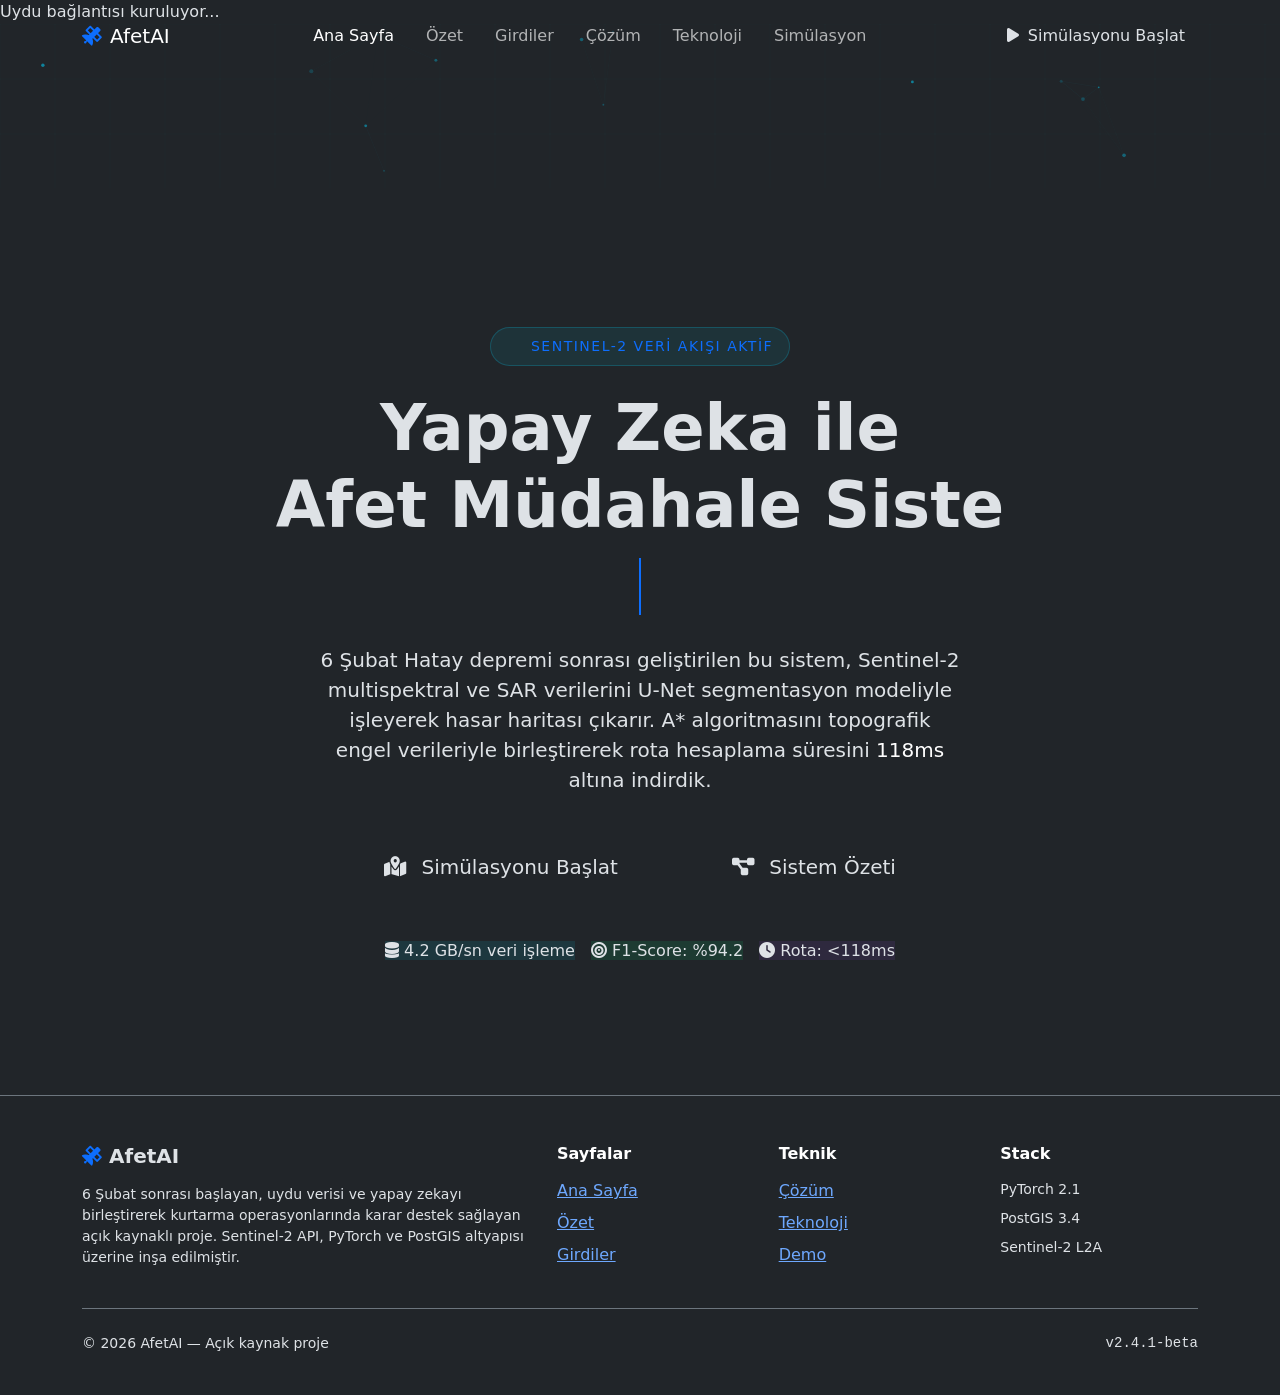
==== index.html @ 443b9478 "Add files via upload" ====
<!DOCTYPE html>
<html lang="tr" data-bs-theme="dark">
<head>
    <meta charset="UTF-8">
    <meta name="viewport" content="width=device-width, initial-scale=1.0">
    <meta name="description" content="AfetAI — A* algoritmasını topografik veriler ve anlık engel haritalarıyla hibrit hale getirerek rota hesaplama süresini 118ms altına indiren afet müdahale sistemi.">
    <title>AfetAI — Yapay Zeka Destekli Afet Müdahale Sistemi</title>
    <link href="https://fonts.googleapis.com/css2?family=Inter:wght@400;500;600&family=Outfit:wght@400;700&family=JetBrains+Mono:wght@400;500&display=swap" rel="stylesheet">
    <link href="https://cdn.jsdelivr.net/npm/bootstrap@5.3.3/dist/css/bootstrap.min.css" rel="stylesheet">
    <link rel="stylesheet" href="https://cdnjs.cloudflare.com/ajax/libs/font-awesome/6.5.1/css/all.min.css">
    <link href="https://unpkg.com/aos@2.3.1/dist/aos.css" rel="stylesheet">
    <link rel="stylesheet" href="style.css">
</head>
<body>

    <!-- PAGE LOADER -->
    <div class="page-loader" id="pageLoader">
        <div class="loader-spinner"></div>
        <div class="loader-text">Uydu bağlantısı kuruluyor...</div>
    </div>

    <!-- NAVBAR -->
    <nav class="navbar navbar-expand-lg fixed-top glass-nav py-3" id="navbar">
        <div class="container">
            <a class="navbar-brand text-white" href="index.html">
                <i class="fa-solid fa-satellite text-primary me-2"></i>AfetAI
            </a>
            <button class="navbar-toggler shadow-none border-0" type="button" data-bs-toggle="collapse" data-bs-target="#mainNav">
                <i class="fa-solid fa-bars text-white fs-4"></i>
            </button>
            <div class="collapse navbar-collapse" id="mainNav">
                <ul class="navbar-nav mx-auto mb-2 mb-lg-0 gap-lg-3">
                    <li class="nav-item"><a class="nav-link" href="index.html">Ana Sayfa</a></li>
                    <li class="nav-item"><a class="nav-link" href="ozet.html">Özet</a></li>
                    <li class="nav-item"><a class="nav-link" href="girdiler.html">Girdiler</a></li>
                    <li class="nav-item"><a class="nav-link" href="cozum.html">Çözüm</a></li>
                    <li class="nav-item"><a class="nav-link" href="teknoloji.html">Teknoloji</a></li>
                    <li class="nav-item"><a class="nav-link" href="simulasyon.html">Simülasyon</a></li>
                </ul>
                <a href="simulasyon.html" class="btn btn-primary-custom rounded-pill mt-3 mt-lg-0">
                    <i class="fa-solid fa-play me-1"></i> Simülasyonu Başlat
                </a>
            </div>
        </div>
    </nav>

    <!-- HERO -->
    <section class="hero-wrapper">
        <div class="floating-orb orb-1"></div>
        <div class="floating-orb orb-2"></div>
        <div class="hero-bg">
            <canvas id="hero-canvas"></canvas>
            <div class="hero-overlay"></div>
        </div>

        <div class="container z-1">
            <div class="row min-vh-100 align-items-center">
                <div class="col-lg-8 mx-auto text-center" data-aos="zoom-in" data-aos-duration="1000">
                    <div class="d-inline-flex align-items-center px-3 py-2 rounded-pill mb-4" style="background: rgba(0,212,255,0.08); border: 1px solid rgba(0,212,255,0.2);">
                        <span class="spinner-grow spinner-grow-sm text-primary me-2" role="status"></span>
                        <span class="text-primary fw-medium small" style="letter-spacing: 1.5px;">SENTINEL-2 VERİ AKIŞI AKTİF</span>
                    </div>

                    <h1 class="display-3 fw-bold mb-4">
                        Yapay Zeka ile<br>
                        <span class="text-gradient" id="typewriter"></span>
                        <span class="d-inline-block border-end border-2 border-primary" style="animation: blink 0.8s step-end infinite; height: 0.9em; vertical-align: middle;"></span>
                    </h1>

                    <p class="lead text-muted-custom mb-5 px-lg-5">
                        6 Şubat Hatay depremi sonrası geliştirilen bu sistem, Sentinel-2 multispektral ve SAR verilerini U-Net segmentasyon modeliyle işleyerek hasar haritası çıkarır. A* algoritmasını topografik engel verileriyle birleştirerek rota hesaplama süresini <strong class="text-white">118ms</strong> altına indirdik.
                    </p>

                    <div class="d-flex flex-column flex-sm-row justify-content-center gap-3 mb-5">
                        <a href="teknoloji.html#demo" class="btn btn-primary-custom btn-lg rounded-pill px-5">
                            <i class="fa-solid fa-map-location-dot me-2"></i> Simülasyonu Başlat
                        </a>
                        <a href="ozet.html" class="btn btn-outline-custom btn-lg rounded-pill px-5">
                            <i class="fa-solid fa-diagram-project me-2"></i> Sistem Özeti
                        </a>
                    </div>

                    <!-- Mini stats -->
                    <div class="row g-3 justify-content-center" data-aos="fade-up" data-aos-delay="200">
                        <div class="col-auto">
                            <span class="stat-chip" style="background: rgba(0,212,255,0.1); color: var(--color-primary);">
                                <i class="fa-solid fa-database"></i> 4.2 GB/sn veri işleme
                            </span>
                        </div>
                        <div class="col-auto">
                            <span class="stat-chip" style="background: rgba(0,255,136,0.1); color: var(--color-success);">
                                <i class="fa-solid fa-bullseye"></i> F1-Score: %94.2
                            </span>
                        </div>
                        <div class="col-auto">
                            <span class="stat-chip" style="background: rgba(168,85,247,0.1); color: var(--color-purple);">
                                <i class="fa-solid fa-clock"></i> Rota: &lt;118ms
                            </span>
                        </div>
                    </div>
                </div>
            </div>
        </div>
    </section>

    <style>@keyframes blink { 50% { opacity: 0; } }</style>

    <!-- FOOTER -->
    <footer class="py-5 border-top border-secondary">
        <div class="container">
            <div class="row gy-4">
                <div class="col-lg-5">
                    <h5 class="fw-bold mb-3"><i class="fa-solid fa-satellite text-primary"></i> AfetAI</h5>
                    <p class="text-muted-custom small">6 Şubat sonrası başlayan, uydu verisi ve yapay zekayı birleştirerek kurtarma operasyonlarında karar destek sağlayan açık kaynaklı proje. Sentinel-2 API, PyTorch ve PostGIS altyapısı üzerine inşa edilmiştir.</p>
                </div>
                <div class="col-lg-7">
                    <div class="row">
                        <div class="col-6 col-sm-4">
                            <h6 class="fw-bold text-white mb-3">Sayfalar</h6>
                            <ul class="list-unstyled d-flex flex-column gap-2">
                                <li><a href="index.html" class="footer-link">Ana Sayfa</a></li>
                                <li><a href="ozet.html" class="footer-link">Özet</a></li>
                                <li><a href="girdiler.html" class="footer-link">Girdiler</a></li>
                            </ul>
                        </div>
                        <div class="col-6 col-sm-4">
                            <h6 class="fw-bold text-white mb-3">Teknik</h6>
                            <ul class="list-unstyled d-flex flex-column gap-2">
                                <li><a href="cozum.html" class="footer-link">Çözüm</a></li>
                                <li><a href="teknoloji.html" class="footer-link">Teknoloji</a></li>
                                <li><a href="teknoloji.html#demo" class="footer-link">Demo</a></li>
                            </ul>
                        </div>
                        <div class="col-sm-4 mt-3 mt-sm-0">
                            <h6 class="fw-bold text-white mb-3">Stack</h6>
                            <ul class="list-unstyled d-flex flex-column gap-2 text-muted-custom small">
                                <li>PyTorch 2.1</li>
                                <li>PostGIS 3.4</li>
                                <li>Sentinel-2 L2A</li>
                            </ul>
                        </div>
                    </div>
                </div>
            </div>
            <div class="border-top border-secondary mt-4 pt-4 d-flex flex-wrap justify-content-between text-muted-custom small">
                <span>© 2026 AfetAI — Açık kaynak proje</span>
                <span class="font-monospace">v2.4.1-beta</span>
            </div>
        </div>
    </footer>

    <script src="https://cdn.jsdelivr.net/npm/bootstrap@5.3.3/dist/js/bootstrap.bundle.min.js"></script>
    <script src="https://unpkg.com/aos@2.3.1/dist/aos.js"></script>
    <script src="app.js"></script>
</body>
</html>
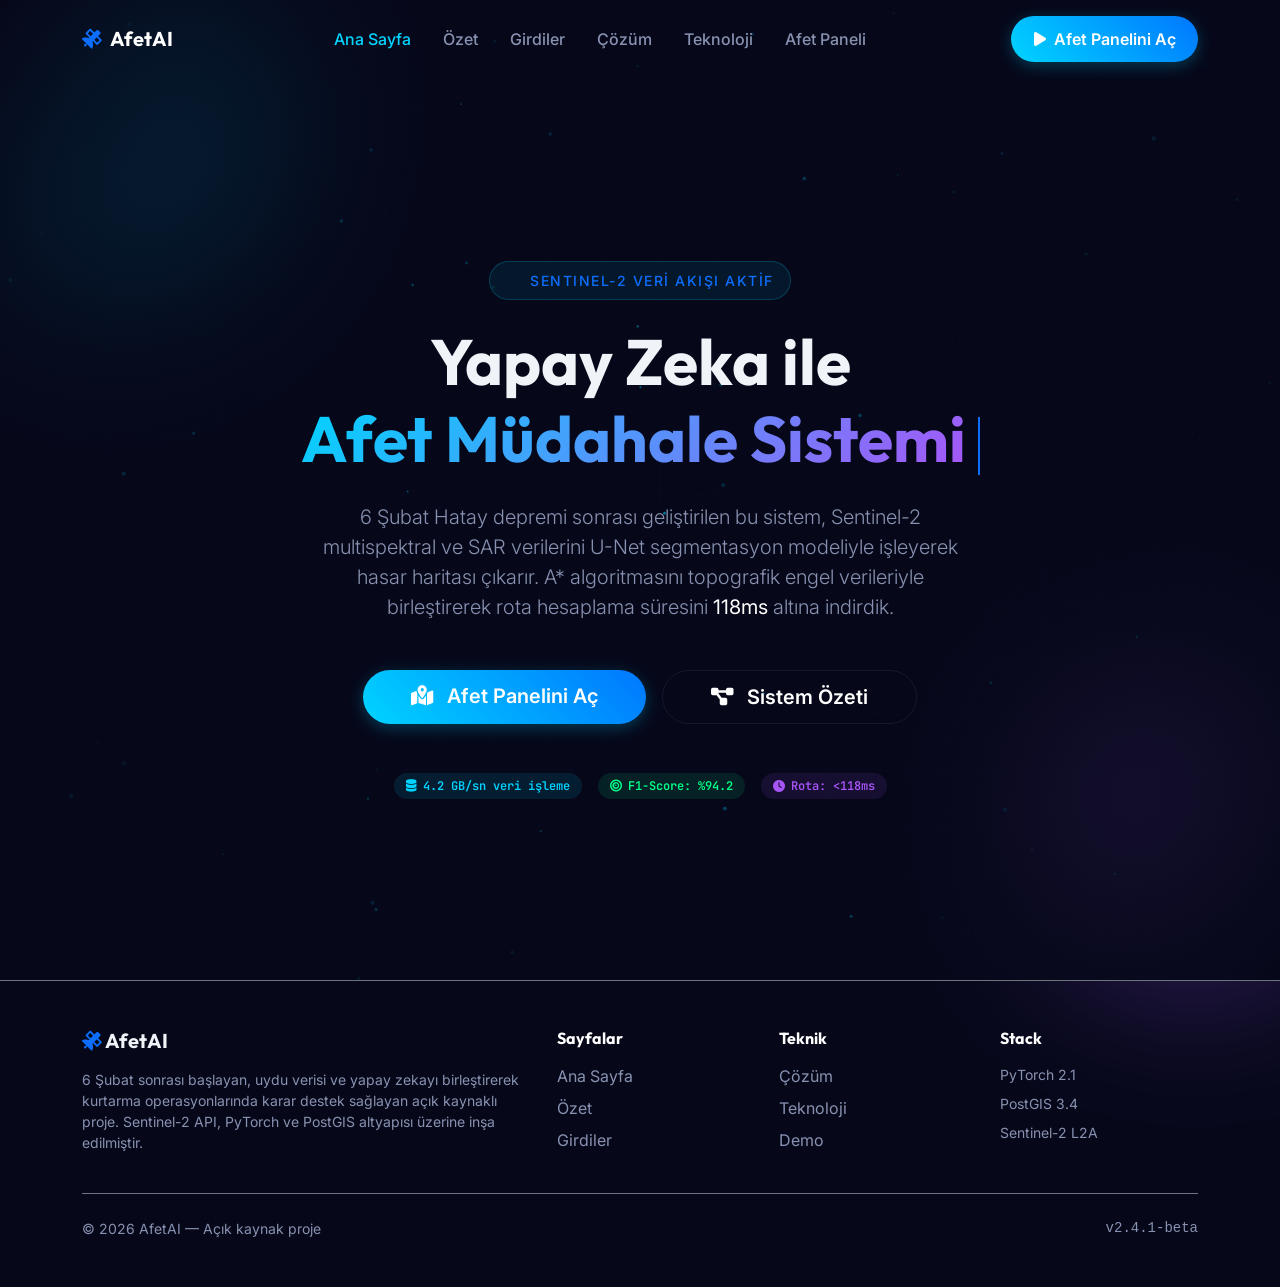
==== commit 1b1322e5: "Add files via upload" ====
--- a/index.html
+++ b/index.html
@@ -35,10 +35,10 @@
                     <li class="nav-item"><a class="nav-link" href="girdiler.html">Girdiler</a></li>
                     <li class="nav-item"><a class="nav-link" href="cozum.html">Çözüm</a></li>
                     <li class="nav-item"><a class="nav-link" href="teknoloji.html">Teknoloji</a></li>
-                    <li class="nav-item"><a class="nav-link" href="simulasyon.html">Simülasyon</a></li>
+                    <li class="nav-item"><a class="nav-link" href="simulasyon.html">Afet Paneli</a></li>
                 </ul>
                 <a href="simulasyon.html" class="btn btn-primary-custom rounded-pill mt-3 mt-lg-0">
-                    <i class="fa-solid fa-play me-1"></i> Simülasyonu Başlat
+                    <i class="fa-solid fa-play me-1"></i> Afet Panelini Aç
                 </a>
             </div>
         </div>
@@ -73,7 +73,7 @@
 
                     <div class="d-flex flex-column flex-sm-row justify-content-center gap-3 mb-5">
                         <a href="teknoloji.html#demo" class="btn btn-primary-custom btn-lg rounded-pill px-5">
-                            <i class="fa-solid fa-map-location-dot me-2"></i> Simülasyonu Başlat
+                            <i class="fa-solid fa-map-location-dot me-2"></i> Afet Panelini Aç
                         </a>
                         <a href="ozet.html" class="btn btn-outline-custom btn-lg rounded-pill px-5">
                             <i class="fa-solid fa-diagram-project me-2"></i> Sistem Özeti
--- a/style.css
+++ b/style.css
@@ -0,0 +1,275 @@
+/* ========================================
+   AfetAI — Custom Overrides (Bootstrap 5)
+   
+   NOTE: Bootstrap 5 handles grid, spacing,
+   flexbox etc. This file only contains
+   project-specific theming & components.
+   
+   TODO: Lottie entegrasyonu yapılacak —
+   şimdilik FontAwesome + CSS animasyonları
+   yeterli performansı sağlıyor.
+   ======================================== */
+
+@import url('https://fonts.googleapis.com/css2?family=Inter:wght@400;500;600&family=Outfit:wght@400;700&family=JetBrains+Mono:wght@400;500&display=swap');
+
+:root {
+  --color-bg: #06081a;
+  --color-surface: rgba(16, 22, 47, 0.55);
+  --color-border: rgba(255, 255, 255, 0.07);
+  --color-primary: #00d4ff;
+  --color-accent: #ff6b35;
+  --color-success: #00ff88;
+  --color-purple: #a855f7;
+  --color-danger: #ff3b5c;
+  --color-text: #f0f4f8;
+  --color-muted: #8892b0;
+  --font-body: 'Inter', sans-serif;
+  --font-heading: 'Outfit', sans-serif;
+  --font-mono: 'JetBrains Mono', monospace;
+}
+
+/* ── Base ── */
+body {
+  font-family: var(--font-body);
+  background: var(--color-bg);
+  color: var(--color-text);
+  overflow-x: hidden;
+}
+h1,h2,h3,h4,h5,h6,.navbar-brand { font-family: var(--font-heading); font-weight: 700; }
+
+/* ── Page Loader ── */
+.page-loader {
+  position: fixed; inset: 0; z-index: 99999;
+  background: var(--color-bg);
+  display: flex; flex-direction: column;
+  align-items: center; justify-content: center;
+  transition: opacity 0.4s ease, visibility 0.4s ease;
+}
+.page-loader.loaded { opacity: 0; visibility: hidden; pointer-events: none; }
+.loader-spinner {
+  width: 48px; height: 48px;
+  border: 3px solid var(--color-border);
+  border-top-color: var(--color-primary);
+  border-radius: 50%;
+  animation: spin 0.8s linear infinite;
+}
+.loader-text {
+  margin-top: 16px; color: var(--color-muted);
+  font-size: 0.85rem; letter-spacing: 1px;
+}
+@keyframes spin { to { transform: rotate(360deg); } }
+
+/* ── Gradient Text ── */
+.text-gradient {
+  background: linear-gradient(135deg, var(--color-primary), var(--color-purple));
+  -webkit-background-clip: text; -webkit-text-fill-color: transparent;
+  background-clip: text;
+}
+.text-muted-custom { color: var(--color-muted) !important; }
+
+/* ── Glassmorphism Navbar ── */
+.glass-nav {
+  background: transparent !important;
+  backdrop-filter: none;
+  border-bottom: 1px solid transparent;
+  transition: background 0.4s, backdrop-filter 0.4s, border-color 0.4s;
+}
+.glass-nav.scrolled {
+  background: rgba(6, 8, 26, 0.8) !important;
+  backdrop-filter: blur(14px); -webkit-backdrop-filter: blur(14px);
+  border-bottom-color: var(--color-border);
+}
+.nav-link {
+  color: var(--color-muted) !important; font-weight: 500;
+  transition: color 0.3s;
+}
+.nav-link:hover, .nav-link.active { color: var(--color-primary) !important; }
+
+/* ── Glass Card ── */
+.glass-card {
+  background: var(--color-surface);
+  backdrop-filter: blur(8px); -webkit-backdrop-filter: blur(8px);
+  border: 1px solid var(--color-border);
+  border-radius: 16px;
+  transition: transform 0.3s, border-color 0.3s, box-shadow 0.3s;
+}
+.glass-card:hover {
+  transform: translateY(-4px);
+  border-color: rgba(0,212,255,0.25);
+  box-shadow: 0 12px 32px rgba(0,0,0,0.3);
+}
+
+/* ── Icon Box ── */
+.icon-box {
+  width: 52px; height: 52px; border-radius: 12px;
+  display: flex; align-items: center; justify-content: center;
+  font-size: 22px;
+}
+.icon-cyan   { background: rgba(0,212,255,0.1); color: var(--color-primary); }
+.icon-orange { background: rgba(255,107,53,0.1); color: var(--color-accent); }
+.icon-green  { background: rgba(0,255,136,0.1);  color: var(--color-success); }
+.icon-purple { background: rgba(168,85,247,0.1); color: var(--color-purple); }
+.icon-danger { background: rgba(255,59,92,0.1);  color: var(--color-danger); }
+
+/* ── Buttons ── */
+.btn-primary-custom {
+  background: linear-gradient(45deg, #00d4ff, #0077ff);
+  border: none; color: #fff; border-radius: 8px;
+  padding: 0.7rem 1.4rem; font-weight: 600;
+  transition: all 0.3s;
+  box-shadow: 0 4px 15px rgba(0,212,255,0.25);
+}
+.btn-primary-custom:hover {
+  transform: translateY(-2px);
+  box-shadow: 0 6px 20px rgba(0,212,255,0.45);
+  color: #fff;
+}
+.btn-outline-custom {
+  background: transparent; border: 1px solid var(--color-border);
+  color: #fff; border-radius: 8px;
+  padding: 0.7rem 1.4rem; font-weight: 600;
+  transition: all 0.3s;
+}
+.btn-outline-custom:hover {
+  border-color: var(--color-primary);
+  color: var(--color-primary);
+  background: rgba(0,212,255,0.04);
+}
+
+/* ── Hero ── */
+.hero-wrapper {
+  position: relative; min-height: 100vh;
+  display: flex; align-items: center; padding-top: 80px;
+}
+.hero-bg {
+  position: absolute; inset: 0; z-index: -1; overflow: hidden;
+}
+.hero-bg canvas { width: 100%; height: 100%; }
+.hero-overlay {
+  position: absolute; inset: 0;
+  background: radial-gradient(circle at center, transparent 0%, var(--color-bg) 100%);
+  pointer-events: none;
+}
+
+/* ── Page Header ── */
+.page-header {
+  padding: 120px 0 60px; text-align: center; position: relative;
+}
+
+/* ── Bento Grid ── */
+.bento-grid { display: grid; gap: 1.25rem; }
+@media (min-width: 768px) {
+  .bento-grid { grid-template-columns: repeat(3, 1fr); }
+  .bento-span-2 { grid-column: span 2; }
+  .bento-span-row { grid-row: span 2; }
+}
+
+/* ── Code Block (Dark) ── */
+.code-block {
+  background: #0d1117; border: 1px solid rgba(255,255,255,0.06);
+  border-radius: 12px; overflow: hidden;
+}
+.code-block-header {
+  display: flex; align-items: center; justify-content: space-between;
+  padding: 10px 16px;
+  background: rgba(255,255,255,0.03);
+  border-bottom: 1px solid rgba(255,255,255,0.06);
+  font-family: var(--font-mono); font-size: 0.8rem;
+  color: var(--color-muted);
+}
+.code-block-dots span {
+  display: inline-block; width: 10px; height: 10px;
+  border-radius: 50%; margin-right: 6px;
+}
+.code-block-dots span:nth-child(1) { background: #ff5f57; }
+.code-block-dots span:nth-child(2) { background: #febc2e; }
+.code-block-dots span:nth-child(3) { background: #28c840; }
+.code-block pre {
+  margin: 0; padding: 20px;
+  font-family: var(--font-mono); font-size: 0.82rem;
+  line-height: 1.7; color: #e6edf3;
+  overflow-x: auto;
+}
+.code-block .kw { color: #ff7b72; }
+.code-block .fn { color: #d2a8ff; }
+.code-block .str { color: #a5d6ff; }
+.code-block .cm { color: #8b949e; font-style: italic; }
+.code-block .num { color: #79c0ff; }
+
+/* ── Canvas Demo ── */
+.demo-canvas-wrapper {
+  background: #000; border: 1px solid var(--color-border);
+  border-radius: 12px; overflow: hidden;
+  position: relative; width: 100%; aspect-ratio: 16/9;
+  box-shadow: 0 20px 40px rgba(0,0,0,0.5);
+}
+@media (max-width: 768px) { .demo-canvas-wrapper { aspect-ratio: 4/3; } }
+.demo-canvas-wrapper canvas { width: 100%; height: 100%; display: block; }
+
+/* Demo Status Overlay */
+.demo-status-overlay {
+  position: absolute; inset: 0;
+  display: flex; flex-direction: column;
+  align-items: center; justify-content: center;
+  background: rgba(6,8,26,0.85);
+  border-radius: 12px; z-index: 10;
+  transition: opacity 0.4s;
+}
+.demo-status-overlay.hidden { opacity: 0; pointer-events: none; }
+
+/* ── Timeline ── */
+.timeline {
+  position: relative; border-left: 2px solid var(--color-border);
+  padding-left: 30px; margin-left: 15px;
+}
+.timeline-item { position: relative; margin-bottom: 2rem; }
+.timeline-item:last-child { margin-bottom: 0; }
+.timeline-dot {
+  position: absolute; left: -39px; top: 0;
+  width: 16px; height: 16px; border-radius: 50%;
+  background: var(--color-primary);
+  box-shadow: 0 0 10px var(--color-primary);
+}
+.timeline-step {
+  color: var(--color-primary); font-size: 0.8rem;
+  letter-spacing: 2px; text-transform: uppercase;
+  margin-bottom: 0.5rem; font-weight: 600;
+  font-family: var(--font-mono);
+}
+
+/* ── Floating Orbs ── */
+.floating-orb {
+  position: absolute; border-radius: 50%;
+  filter: blur(80px); z-index: -2; opacity: 0.35;
+  pointer-events: none;
+}
+.orb-1 { width: 400px; height: 400px; background: var(--color-primary); top: -10%; left: -10%; }
+.orb-2 { width: 300px; height: 300px; background: var(--color-purple); bottom: 0; right: -5%; }
+
+/* ── Footer ── */
+.footer-link {
+  color: var(--color-muted); text-decoration: none; transition: color 0.3s;
+}
+.footer-link:hover { color: var(--color-primary); }
+
+/* ── Stat Chip ── */
+.stat-chip {
+  display: inline-flex; align-items: center; gap: 6px;
+  padding: 4px 12px; border-radius: 20px;
+  font-size: 0.75rem; font-weight: 600;
+  font-family: var(--font-mono);
+}
+
+/* ── Chart canvas sizing ── */
+.chart-container { position: relative; height: 200px; }
+@media (max-width: 576px) { .chart-container { height: 160px; } }
+
+/* ── Technical Note ── */
+.tech-note {
+  border-left: 3px solid var(--color-primary);
+  padding: 12px 16px; margin-top: 12px;
+  background: rgba(0,212,255,0.04);
+  border-radius: 0 8px 8px 0;
+  font-size: 0.85rem; color: var(--color-muted);
+}
+.tech-note strong { color: var(--color-primary); }
